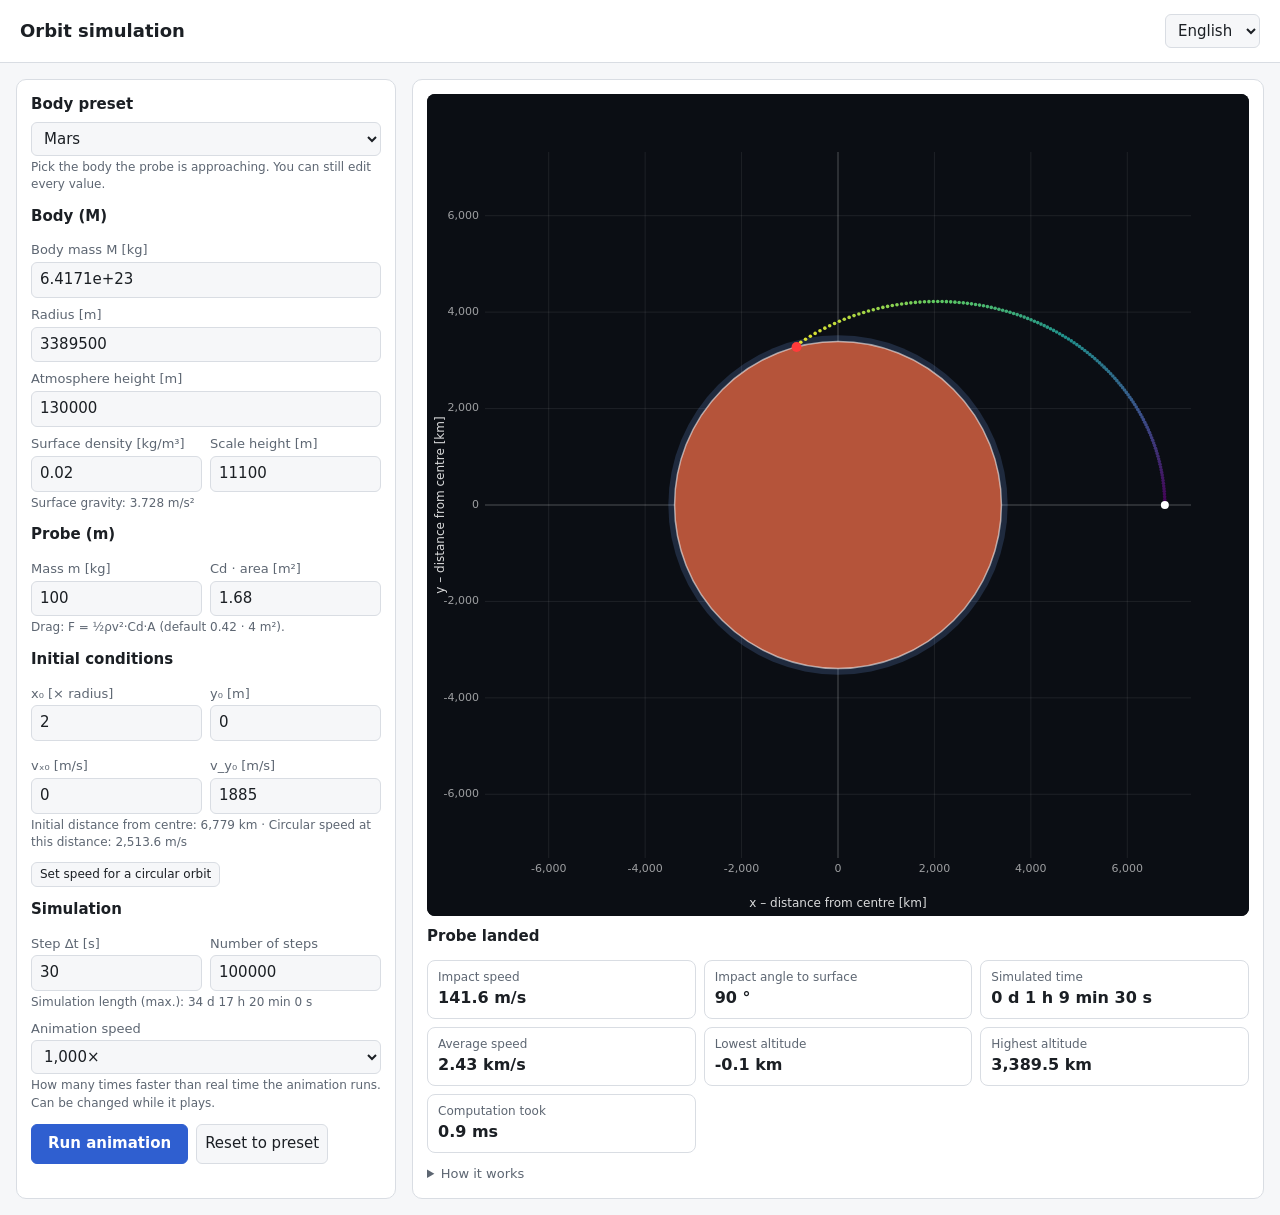
==== index.html @ b8c41e9a "Added .html + HTML/JS file vibecoded with Claude, using czech ipynb as a baseline. Cursory check sho" ====
<!doctype html>
<html lang="cs">
<head>
<meta charset="utf-8">
<meta name="viewport" content="width=device-width, initial-scale=1">
<title>Simulace oběžné dráhy / Orbit simulation</title>
<style>
  :root{--bg:#f6f7f9;--card:#fff;--fg:#1b1f24;--muted:#5d6672;--line:#d9dde3;--accent:#2f5fd0;--warn:#b3261e}
  @media (prefers-color-scheme:dark){:root{--bg:#14171b;--card:#1d2127;--fg:#e8eaed;--muted:#9aa3ae;--line:#323842;--accent:#7aa2ff;--warn:#ff8a80}}
  *{box-sizing:border-box}
  body{margin:0;font:15px/1.45 system-ui,-apple-system,Segoe UI,Roboto,sans-serif;background:var(--bg);color:var(--fg)}
  header{display:flex;justify-content:space-between;align-items:center;gap:12px;padding:14px 20px;border-bottom:1px solid var(--line);background:var(--card)}
  h1{font-size:18px;margin:0}
  main{display:grid;grid-template-columns:minmax(300px,380px) 1fr;gap:16px;padding:16px;max-width:1300px;margin:0 auto}
  @media (max-width:820px){main{grid-template-columns:1fr}}
  .card{background:var(--card);border:1px solid var(--line);border-radius:10px;padding:14px}
  fieldset{border:0;padding:0;margin:0 0 12px}
  legend{font-weight:600;margin-bottom:6px;padding:0}
  label{display:block;font-size:13px;color:var(--muted);margin:8px 0 2px}
  input,select,button{font:inherit;color:var(--fg);background:var(--bg);border:1px solid var(--line);border-radius:6px;padding:6px 8px;width:100%}
  .row{display:grid;grid-template-columns:1fr 1fr;gap:8px}
  button{cursor:pointer;width:auto}
  button.primary{background:var(--accent);color:#fff;border-color:var(--accent);font-weight:600;padding:8px 16px}
  button.small{padding:3px 8px;font-size:12px}
  .actions{display:flex;gap:8px;flex-wrap:wrap;margin-top:10px}
  .hint{font-size:12px;color:var(--muted);margin-top:3px}
  canvas{width:100%;aspect-ratio:1/1;display:block;border-radius:8px;background:#0b0e14}
  #result{margin-top:12px;display:grid;grid-template-columns:repeat(auto-fit,minmax(200px,1fr));gap:8px}
  .stat{border:1px solid var(--line);border-radius:8px;padding:8px 10px}
  .stat b{display:block;font-size:12px;font-weight:500;color:var(--muted)}
  .stat span{font-size:16px;font-weight:600}
  #msg{margin-top:10px;font-weight:600}
  #msg.err{color:var(--warn)}
  details{margin-top:12px;color:var(--muted);font-size:13px}
  summary{cursor:pointer}
  code{background:var(--bg);padding:1px 4px;border-radius:4px}
</style>
</head>
<body>
<header>
  <h1 data-i18n="title">Simulace oběžné dráhy</h1>
  <select id="lang" style="width:auto" aria-label="language">
    <option value="cs">Čeština</option><option value="en">English</option>
  </select>
</header>

<main>
<section class="card">
  <fieldset>
    <legend data-i18n="preset">Předvolba tělesa</legend>
    <select id="preset"></select>
    <div class="hint" data-i18n="presetHint">Vyber těleso, ke kterému sonda letí. Hodnoty můžeš dál libovolně upravit.</div>
  </fieldset>

  <fieldset>
    <legend data-i18n="body">Těleso (M)</legend>
    <label data-i18n="M">Hmotnost tělesa M [kg]</label><input id="M" type="number" step="any">
    <label data-i18n="R">Poloměr [m]</label><input id="R" type="number" step="any">
    <label data-i18n="atmTop">Výška atmosféry [m]</label><input id="atmTop" type="number" step="any">
    <div class="row">
      <div><label data-i18n="rho0">Hustota u povrchu [kg/m³]</label><input id="rho0" type="number" step="any"></div>
      <div><label data-i18n="H">Škálová výška [m]</label><input id="H" type="number" step="any"></div>
    </div>
    <div class="hint" id="gInfo"></div>
  </fieldset>

  <fieldset>
    <legend data-i18n="probe">Sonda (m)</legend>
    <div class="row">
      <div><label data-i18n="m">Hmotnost m [kg]</label><input id="m" type="number" step="any"></div>
      <div><label data-i18n="CdA">Cd · plocha [m²]</label><input id="CdA" type="number" step="any"></div>
    </div>
    <div class="hint" data-i18n="CdAHint">Odpor vzduchu: F = ½ρv²·Cd·A (výchozí 0,42 · 4 m²).</div>
  </fieldset>

  <fieldset>
    <legend data-i18n="init">Počáteční podmínky</legend>
    <div class="row">
      <div><label data-i18n="x0">x₀ [× poloměr]</label><input id="x0k" type="number" step="any"></div>
      <div><label data-i18n="y0">y₀ [m]</label><input id="y0" type="number" step="any"></div>
      <div><label data-i18n="vx0">vₓ₀ [m/s]</label><input id="vx0" type="number" step="any"></div>
      <div><label data-i18n="vy0">v_y₀ [m/s]</label><input id="vy0" type="number" step="any"></div>
    </div>
    <div class="hint" id="x0Info"></div>
    <div class="actions">
      <button class="small" id="circ" type="button" data-i18n="circ">Nastavit rychlost pro kruhovou dráhu</button>
    </div>
  </fieldset>

  <fieldset>
    <legend data-i18n="sim">Simulace</legend>
    <div class="row">
      <div><label data-i18n="dt">Krok Δt [s]</label><input id="dt" type="number" step="any"></div>
      <div><label data-i18n="steps">Počet kroků</label><input id="steps" type="number" step="1"></div>
    </div>
    <div class="hint" id="tInfo"></div>
    <label data-i18n="speed" for="speed">Rychlost animace</label>
    <select id="speed"></select>
    <div class="hint" data-i18n="speedHint">Kolikrát rychleji než ve skutečnosti animace běží. Dá se měnit i za chodu.</div>
  </fieldset>

  <div class="actions">
    <button class="primary" id="run" type="button" data-i18n="run">Spustit animaci</button>
    <button id="reset" type="button" data-i18n="reset">Obnovit předvolbu</button>
  </div>
</section>

<section class="card">
  <canvas id="plot" width="900" height="900"></canvas>
  <div id="msg"></div>
  <div id="result"></div>
  <details>
    <summary data-i18n="mathTitle">Jak to funguje</summary>
    <p data-i18n="math1">V každém kroku Δt se spočítá gravitační síla <code>F = −GMm/r² · r̂</code>, přičte se odpor atmosféry (proti směru rychlosti), z toho zrychlení <code>a = F/m</code>, pak nová rychlost <code>v += a·Δt</code> a nová poloha <code>x += v·Δt</code> (Eulerova metoda). Simulace končí, když sonda narazí na povrch.</p>
    <p data-i18n="math2">Hustota atmosféry klesá exponenciálně: <code>ρ(h) = ρ₀·e^(−h/H)</code> a nad zadanou výškou atmosféry je nulová.</p>
  </details>
</section>
</main>

<script>
"use strict";

/* ---------- constants & presets ---------- */
const G = 6.67430e-11;
const MAX_STEPS = 2000000;

// M [kg], R [m], atmTop [m], rho0 [kg/m3], H [m]; defaults: x0k, dt, steps
const PRESETS = {
  mars:    {color:"#b5543a", cs:"Mars",    en:"Mars",    M:6.4171e23, R:3389500,   atmTop:130000,  rho0:0.020,  H:11100, dt:30, steps:100000},
  moon:    {color:"#9a9a9a", cs:"Měsíc",   en:"Moon",    M:7.342e22,  R:1737400,   atmTop:0,       rho0:0,      H:1,     dt:30, steps:100000},
  earth:   {color:"#2e6fd0", cs:"Země",    en:"Earth",   M:5.972e24,  R:6371000,   atmTop:100000,  rho0:1.225,  H:8500,  dt:10, steps:200000},
  venus:   {color:"#d9b25f", cs:"Venuše",  en:"Venus",   M:4.8675e24, R:6051800,   atmTop:250000,  rho0:65,     H:15900, dt:10, steps:200000},
  mercury: {color:"#8c7f75", cs:"Merkur",  en:"Mercury", M:3.3011e23, R:2439700,   atmTop:0,       rho0:0,      H:1,     dt:30, steps:100000},
  jupiter: {color:"#c99b6b", cs:"Jupiter (hladina 1 bar)", en:"Jupiter (1 bar level)", M:1.8982e27, R:69911000, atmTop:1000000, rho0:0.16, H:27000, dt:30, steps:200000},
  sun:     {color:"#ffcc33", cs:"Slunce (fotosféra)", en:"Sun (photosphere)", M:1.9885e30, R:6.957e8, atmTop:5e7, rho0:2e-4, H:150000, dt:10, steps:300000},
  custom:  {color:"#880088", cs:"Vlastní hodnoty", en:"Custom values"}
};

/* ---------- i18n ---------- */
const T = {
  cs:{
    title:"Simulace oběžné dráhy", preset:"Předvolba tělesa",
    presetHint:"Vyber těleso, ke kterému sonda letí. Hodnoty můžeš dál libovolně upravit.",
    body:"Těleso (M)", M:"Hmotnost tělesa M [kg]", R:"Poloměr [m]", atmTop:"Výška atmosféry [m]",
    rho0:"Hustota u povrchu [kg/m³]", H:"Škálová výška [m]",
    probe:"Sonda (m)", m:"Hmotnost m [kg]", CdA:"Cd · plocha [m²]", CdAHint:"Odpor vzduchu: F = ½ρv²·Cd·A (výchozí 0,42 · 4 m²).",
    init:"Počáteční podmínky", x0:"x₀ [× poloměr]", y0:"y₀ [m]", vx0:"vₓ₀ [m/s]", vy0:"v_y₀ [m/s]",
    circ:"Nastavit rychlost pro kruhovou dráhu", sim:"Simulace", dt:"Krok Δt [s]", steps:"Počet kroků",
    run:"Spustit animaci", stop:"Zastavit animaci", speed:"Rychlost animace", speedHint:"Kolikrát rychleji než ve skutečnosti animace běží. Dá se měnit i za chodu.", realtime:"reálný čas", reset:"Obnovit předvolbu",
    mathTitle:"Jak to funguje",
    math1:"V každém kroku Δt se spočítá gravitační síla F = −GMm/r² · r̂, přičte se odpor atmosféry (proti směru rychlosti), z toho zrychlení a = F/m, pak nová rychlost v += a·Δt a nová poloha x += v·Δt (Eulerova metoda). Simulace končí, když sonda narazí na povrch.",
    math2:"Hustota atmosféry klesá exponenciálně: ρ(h) = ρ₀·e^(−h/H) a nad zadanou výškou atmosféry je nulová.",
    g:"Gravitační zrychlení na povrchu", x0m:"Počáteční vzdálenost od středu", vc:"Kruhová rychlost v této vzdálenosti",
    simTime:"Simulovaný čas", dur:"Doba simulace (max.)", landed:"Sonda přistála", noLanding:"Sonda během simulace nepřistála.",
    landSpeed:"Rychlost dopadu", landAngle:"Úhel dopadu vůči povrchu", avgSpeed:"Průměrná rychlost",
    perigee:"Nejnižší výška nad povrchem", apogee:"Nejvyšší výška nad povrchem", calc:"Výpočet trval",
    d:"d", h:"h", min:"min", s:"s", err:"Neplatná hodnota", errStart:"Sonda začíná uvnitř tělesa (x₀ musí být > 1 poloměr).",
    ms:"m/s", km:"km", deg:"°", xdist:"x – vzdálenost od středu", ydist:"y – vzdálenost od středu"
  },
  en:{
    title:"Orbit simulation", preset:"Body preset",
    presetHint:"Pick the body the probe is approaching. You can still edit every value.",
    body:"Body (M)", M:"Body mass M [kg]", R:"Radius [m]", atmTop:"Atmosphere height [m]",
    rho0:"Surface density [kg/m³]", H:"Scale height [m]",
    probe:"Probe (m)", m:"Mass m [kg]", CdA:"Cd · area [m²]", CdAHint:"Drag: F = ½ρv²·Cd·A (default 0.42 · 4 m²).",
    init:"Initial conditions", x0:"x₀ [× radius]", y0:"y₀ [m]", vx0:"vₓ₀ [m/s]", vy0:"v_y₀ [m/s]",
    circ:"Set speed for a circular orbit", sim:"Simulation", dt:"Step Δt [s]", steps:"Number of steps",
    run:"Run animation", stop:"Stop animation", speed:"Animation speed", speedHint:"How many times faster than real time the animation runs. Can be changed while it plays.", realtime:"real time", reset:"Reset to preset",
    mathTitle:"How it works",
    math1:"Each step Δt computes gravity F = −GMm/r² · r̂, adds atmospheric drag (opposite to velocity), gets a = F/m, then updates v += a·Δt and x += v·Δt (Euler method). The simulation stops when the probe hits the surface.",
    math2:"Atmospheric density falls off exponentially: ρ(h) = ρ₀·e^(−h/H) and is zero above the given atmosphere height.",
    g:"Surface gravity", x0m:"Initial distance from centre", vc:"Circular speed at this distance",
    simTime:"Simulated time", dur:"Simulation length (max.)", landed:"Probe landed", noLanding:"The probe did not land during the simulation.",
    landSpeed:"Impact speed", landAngle:"Impact angle to surface", avgSpeed:"Average speed",
    perigee:"Lowest altitude", apogee:"Highest altitude", calc:"Computation took",
    d:"d", h:"h", min:"min", s:"s", err:"Invalid value", errStart:"The probe starts inside the body (x₀ must be > 1 radius).",
    ms:"m/s", km:"km", deg:"°", xdist:"x – distance from centre", ydist:"y – distance from centre"
  }
};
let lang = (navigator.language || "cs").startsWith("cs") ? "cs" : "en";
const t = k => T[lang][k];

/* ---------- DOM ---------- */
const $ = id => document.getElementById(id);
const ids = ["M","R","atmTop","rho0","H","m","CdA","x0k","y0","vx0","vy0","dt","steps"];
const el = Object.fromEntries(ids.map(i => [i, $(i)]));
const presetSel = $("preset"), canvas = $("plot"), ctx = canvas.getContext("2d");

function fillPresetOptions(){
  const cur = presetSel.value || "mars";
  presetSel.innerHTML = "";
  for (const [k,p] of Object.entries(PRESETS)){
    const o = document.createElement("option"); o.value = k; o.textContent = p[lang]; presetSel.appendChild(o);
  }
  presetSel.value = cur;
}
function applyI18n(){
  document.documentElement.lang = lang;
  document.querySelectorAll("[data-i18n]").forEach(n => n.textContent = t(n.dataset.i18n));
  fillPresetOptions(); fillSpeedOptions(); updateInfo();
}
const SPEEDS = [1, 10, 100, 1000, 10000, 100000, 1000000];
function fillSpeedOptions(){
  const sel = $("speed"), cur = sel.value || "1000";
  sel.innerHTML = "";
  for (const v of SPEEDS){
    const o = document.createElement("option"); o.value = v;
    o.textContent = `${v.toLocaleString(lang)}×` + (v === 1 ? ` (${t("realtime")})` : "");
    sel.appendChild(o);
  }
  sel.value = cur;
}

/* ---------- helpers ---------- */
const fmt = (v, d=3) => Number.isFinite(v) ? (Math.abs(v) >= 1e6 || (Math.abs(v) < 1e-2 && v !== 0) ? v.toExponential(d) : (+v.toFixed(d)).toLocaleString(lang)) : "–";
function dhms(sec){
  const d = Math.floor(sec/86400), h = Math.floor(sec%86400/3600), mi = Math.floor(sec%3600/60), s = Math.floor(sec%60);
  return `${d} ${t("d")} ${h} ${t("h")} ${mi} ${t("min")} ${s} ${t("s")}`;
}
const num = id => parseFloat(el[id].value);

function loadPreset(key){
  const p = PRESETS[key]; if (!p || key === "custom") return;
  el.M.value = p.M; el.R.value = p.R; el.atmTop.value = p.atmTop; el.rho0.value = p.rho0; el.H.value = p.H;
  el.m.value = 100; el.CdA.value = (0.42*4).toFixed(2);
  el.x0k.value = 2; el.y0.value = 0; el.vx0.value = 0;
  const vc = Math.sqrt(G*p.M/(2*p.R));
  el.vy0.value = Math.round(0.75*vc);           // sub-circular -> probe lands
  el.dt.value = p.dt; el.steps.value = p.steps;
  updateInfo();
}

function updateInfo(){
  const M = num("M"), R = num("R"), k = num("x0k");
  if (M > 0 && R > 0) $("gInfo").textContent = `${t("g")}: ${fmt(G*M/(R*R),3)} m/s²`;
  if (M > 0 && R > 0 && k > 0){
    const r = k*R;
    $("x0Info").textContent = `${t("x0m")}: ${fmt(r/1000,1)} km · ${t("vc")}: ${fmt(Math.sqrt(G*M/r),1)} m/s`;
  }
  const dt = num("dt"), n = num("steps");
  if (dt > 0 && n > 0) $("tInfo").textContent = `${t("dur")}: ${dhms(dt*n)}`;
}

/* ---------- simulation ---------- */
function simulate(p){
  const {M, R, atmTop, rho0, H, m, CdA, dt, steps} = p;
  const GM = G*M;
  let x = p.x0, y = p.y0, vx = p.vx0, vy = p.vy0;
  const xs = new Float64Array(steps+1), ys = new Float64Array(steps+1);
  xs[0] = x; ys[0] = y;
  let n = 1, landed = false, sumV = Math.hypot(vx, vy);
  let rmin = Math.hypot(x,y), rmax = rmin, impact = null;

  for (let i = 0; i < steps; i++){
    const r2 = x*x + y*y, r = Math.sqrt(r2);
    // gravity (acceleration = GM/r^2 towards centre)
    let ax = -GM/r2 * (x/r), ay = -GM/r2 * (y/r);
    // atmospheric drag, opposing velocity
    const v = Math.hypot(vx, vy);
    const alt = r - R;
    if (v > 0 && rho0 > 0 && alt < atmTop){
      const rho = rho0*Math.exp(-Math.max(alt,0)/H);
      const aD = Math.min(0.5*rho*v*v*CdA/m, v/dt); // clamp: drag can slow, never reverse, the probe within one step
      ax -= aD*vx/v; ay -= aD*vy/v;
    }
    vx += ax*dt; vy += ay*dt;
    x += vx*dt;  y += vy*dt;
    xs[n] = x; ys[n] = y; n++;
    const r_new = Math.hypot(x,y);
    sumV += Math.hypot(vx,vy);
    if (r_new < rmin) rmin = r_new; if (r_new > rmax) rmax = r_new;
    if (r_new < R){
      landed = true;
      const vr = (x*vx + y*vy)/r_new;
      const vt = Math.abs(x*vy - y*vx)/r_new;
      impact = {speed: Math.hypot(vx,vy), angle: Math.atan2(-vr, vt)*180/Math.PI};
      break;
    }
  }
  return {xs, ys, n, landed, impact, avgV: sumV/n, rmin, rmax, time: (n-1)*dt};
}

/* ---------- plotting ---------- */
function viridis(f){
  const s = [[68,1,84],[59,82,139],[33,145,140],[94,201,98],[253,231,37]];
  const q = Math.min(Math.max(f,0),1)*(s.length-1), i = Math.min(Math.floor(q), s.length-2), u = q-i;
  return `rgb(${s[i].map((c,j)=>Math.round(c+(s[i+1][j]-c)*u)).join(",")})`;
}
function draw(res, p, upTo, head){
  if (upTo === undefined) upTo = res.n;
  const cssW = canvas.clientWidth || 600, dpr = window.devicePixelRatio || 1;
  canvas.width = canvas.height = Math.round(cssW*dpr);
  const W = canvas.width, pad = 58*dpr;
  ctx.setTransform(1,0,0,1,0,0);
  ctx.fillStyle = "#0b0e14"; ctx.fillRect(0,0,W,W);

  let lim = p.R*1.05;
  for (let i = 0; i < res.n; i++) lim = Math.max(lim, Math.abs(res.xs[i]), Math.abs(res.ys[i]));
  lim *= 1.08;
  const sc = (W/2 - pad)/lim, cx = W/2, cy = W/2;
  const X = x => cx + x*sc, Y = y => cy - y*sc;

  // axes: gridlines, tick labels and titles in distance units
  const unit = lim < 1e8 ? {n:"km", d:1e3} : lim < 1e11 ? {n:"Mm", d:1e6} : {n:"Gm", d:1e9};
  const raw = (2*lim/unit.d)/8, mag = Math.pow(10, Math.floor(Math.log10(raw))), q = raw/mag;
  const step = mag*(q < 1.5 ? 1 : q < 3.5 ? 2 : q < 7.5 ? 5 : 10);
  const kmax = Math.floor(lim/unit.d/step);
  const tick = v => (+(v).toPrecision(6)).toLocaleString(lang);
  ctx.lineWidth = 1; ctx.font = `${11*dpr}px system-ui,sans-serif`;
  for (let k = -kmax; k <= kmax; k++){
    const v = k*step, pos = v*unit.d*sc;
    ctx.strokeStyle = k === 0 ? "rgba(255,255,255,.28)" : "rgba(255,255,255,.08)";
    ctx.beginPath(); ctx.moveTo(cx+pos, pad); ctx.lineTo(cx+pos, W-pad); ctx.moveTo(pad, cy-pos); ctx.lineTo(W-pad, cy-pos); ctx.stroke();
    ctx.fillStyle = "rgba(255,255,255,.6)";
    ctx.textAlign = "center"; ctx.textBaseline = "top"; ctx.fillText(tick(v), cx+pos, W-pad+6*dpr);
    ctx.textAlign = "right"; ctx.textBaseline = "middle"; ctx.fillText(tick(v), pad-6*dpr, cy-pos);
  }
  ctx.fillStyle = "rgba(255,255,255,.85)"; ctx.font = `${12*dpr}px system-ui,sans-serif`;
  ctx.textAlign = "center"; ctx.textBaseline = "bottom"; ctx.fillText(`${t("xdist")} [${unit.n}]`, cx, W-6*dpr);
  ctx.save(); ctx.translate(14*dpr, cy); ctx.rotate(-Math.PI/2); ctx.textBaseline = "middle"; ctx.fillText(`${t("ydist")} [${unit.n}]`, 0, 0); ctx.restore();
  ctx.textBaseline = "alphabetic";

  // atmosphere + body
  if (p.atmTop > 0 && p.rho0 > 0){
    ctx.beginPath(); ctx.arc(cx,cy,(p.R+p.atmTop)*sc,0,2*Math.PI);
    ctx.fillStyle = "rgba(120,170,255,.18)"; ctx.fill();
  }
  ctx.beginPath(); ctx.arc(cx,cy,p.R*sc,0,2*Math.PI);
  ctx.fillStyle = p.color; ctx.fill(); ctx.strokeStyle = "rgba(255,255,255,.55)"; ctx.lineWidth = 1.5*dpr; ctx.stroke();

  // trajectory (downsampled), colour = time
  const stride = Math.max(1, Math.floor(res.n/8000));
  for (let i = 0; i < upTo; i += stride){
    ctx.fillStyle = viridis(i/(res.n-1 || 1));
    ctx.beginPath(); ctx.arc(X(res.xs[i]), Y(res.ys[i]), 1.8*dpr, 0, 2*Math.PI); ctx.fill();
  }
  // start & end markers
  ctx.fillStyle = "#fff"; ctx.beginPath(); ctx.arc(X(res.xs[0]),Y(res.ys[0]),4*dpr,0,2*Math.PI); ctx.fill();
  if (upTo >= res.n){
    if (res.landed){
      ctx.fillStyle = "#ff3b3b"; ctx.beginPath(); ctx.arc(X(res.xs[res.n-1]),Y(res.ys[res.n-1]),5*dpr,0,2*Math.PI); ctx.fill();
    }
  } else if (upTo > 0){            // probe "head" while animating
    ctx.fillStyle = "#ffffff"; ctx.strokeStyle = "#ff3b3b"; ctx.lineWidth = 2*dpr;
    const hx = head ? head.x : res.xs[upTo-1], hy = head ? head.y : res.ys[upTo-1];
    ctx.beginPath(); ctx.arc(X(hx),Y(hy),5*dpr,0,2*Math.PI); ctx.fill(); ctx.stroke();
  }
}

/* ---------- run ---------- */
let lastRun = null, anim = null;
function stat(label, value){ return `<div class="stat"><b>${label}</b><span>${value}</span></div>`; }

// Validate inputs, run the simulation. Returns {res,p,ms} or null.
function compute(){
  const msg = $("msg"); msg.className = ""; msg.textContent = "";
  const p = {M:num("M"), R:num("R"), atmTop:num("atmTop"), rho0:num("rho0"), H:num("H"), m:num("m"), CdA:num("CdA"),
             dt:num("dt"), steps:Math.floor(num("steps")), y0:num("y0"), vx0:num("vx0"), vy0:num("vy0"),
             color:(PRESETS[presetSel.value]||PRESETS.custom).color};
  p.x0 = num("x0k")*p.R;
  const bad = [["M",p.M>0],["R",p.R>0],["atmTop",p.atmTop>=0],["rho0",p.rho0>=0],["H",p.H>0],["m",p.m>0],["CdA",p.CdA>=0],
               ["dt",p.dt>0],["steps",p.steps>0],["x0k",p.x0>0],["y0",Number.isFinite(p.y0)],["vx0",Number.isFinite(p.vx0)],["vy0",Number.isFinite(p.vy0)]]
              .filter(([,ok]) => !ok).map(([k]) => k);
  ids.forEach(i => el[i].style.outline = bad.includes(i) ? "2px solid var(--warn)" : "");
  if (bad.length){ msg.className = "err"; msg.textContent = t("err"); return null; }
  if (Math.hypot(p.x0, p.y0) <= p.R){ msg.className = "err"; msg.textContent = t("errStart"); return null; }
  p.steps = Math.min(p.steps, MAX_STEPS);
  const t0 = performance.now();
  const res = simulate(p);
  return {res, p, ms: performance.now() - t0};
}

function showStats(r){
  const {res, p, ms} = r;
  $("msg").className = "";
  $("msg").textContent = res.landed ? t("landed") : t("noLanding");
  let html = "";
  if (res.landed){
    html += stat(t("landSpeed"), `${fmt(res.impact.speed,1)} ${t("ms")}`);
    html += stat(t("landAngle"), `${fmt(res.impact.angle,1)} ${t("deg")}`);
  }
  html += stat(t("simTime"), dhms(res.time));
  html += stat(t("avgSpeed"), `${fmt(res.avgV/1000,2)} km/s`);
  html += stat(t("perigee"), `${fmt((res.rmin-p.R)/1000,1)} ${t("km")}`);
  html += stat(t("apogee"), `${fmt((res.rmax-p.R)/1000,1)} ${t("km")}`);
  html += stat(t("calc"), `${fmt(ms,1)} ms`);
  $("result").innerHTML = html;
}

function setRunButton(playing){
  const b = $("run"); b.dataset.i18n = playing ? "stop" : "run"; b.textContent = t(b.dataset.i18n);
}
function stopAnim(){
  if (anim){ cancelAnimationFrame(anim.raf); anim = null; }
  setRunButton(false);
}

// Static replot: recompute and draw the complete trajectory (used whenever a value changes)
function update(){
  stopAnim();
  const r = compute();
  if (!r) return;
  lastRun = r;
  draw(r.res, r.p);
  showStats(r);
}

// Animation: "Run" button
function play(){
  if (anim){ stopAnim(); if (lastRun){ draw(lastRun.res, lastRun.p); showStats(lastRun); } return; }
  const r = compute();
  if (!r) return;
  lastRun = r;
  $("result").innerHTML = "";
  const {res, p} = r, total = (res.n-1)*p.dt;
  let simT = 0, last = performance.now();
  anim = {raf: 0};
  setRunButton(true);
  const frame = now => {
    const speed = +$("speed").value || 1;            // simulated seconds per real second
    simT += Math.min(now - last, 100)/1000*speed;    // cap: tab was in background
    last = now;
    if (simT >= total){
      anim = null; setRunButton(false); draw(res, p); showStats(r); return;
    }
    const fi = simT/p.dt, i0 = Math.floor(fi), u = fi - i0;
    const head = {x: res.xs[i0] + u*(res.xs[i0+1]-res.xs[i0]), y: res.ys[i0] + u*(res.ys[i0+1]-res.ys[i0])};
    draw(res, p, i0+1, head);
    $("msg").textContent = `${t("simTime")}: ${dhms(simT)}`;
    anim.raf = requestAnimationFrame(frame);
  };
  anim.raf = requestAnimationFrame(frame);
}

/* ---------- wiring ---------- */
let debounce = 0;
const scheduleUpdate = () => { clearTimeout(debounce); debounce = setTimeout(update, 150); };

$("run").onclick = play;
$("reset").onclick = () => { if (presetSel.value !== "custom") loadPreset(presetSel.value); update(); };
presetSel.onchange = () => { loadPreset(presetSel.value); update(); };
$("lang").onchange = e => { lang = e.target.value; applyI18n(); setRunButton(!!anim); if (!anim && lastRun) update(); };
$("circ").onclick = () => {
  const M = num("M"), R = num("R"), k = num("x0k");
  if (M > 0 && R > 0 && k > 0){ el.vx0.value = 0; el.vy0.value = Math.sqrt(G*M/(k*R)).toFixed(1); updateInfo(); update(); }
};
ids.forEach(i => el[i].addEventListener("input", () => {
  if (["M","R","atmTop","rho0","H"].includes(i)) presetSel.value = "custom";
  updateInfo();
  scheduleUpdate();                       // any value change -> static replot
}));
document.querySelectorAll("input").forEach(i => i.addEventListener("keydown", e => { if (e.key === "Enter") update(); }));
window.addEventListener("resize", () => { if (!anim && lastRun) draw(lastRun.res, lastRun.p); });

$("lang").value = lang;
presetSel.value = "mars";
loadPreset("mars");
applyI18n();
update();
</script>
</body>
</html>
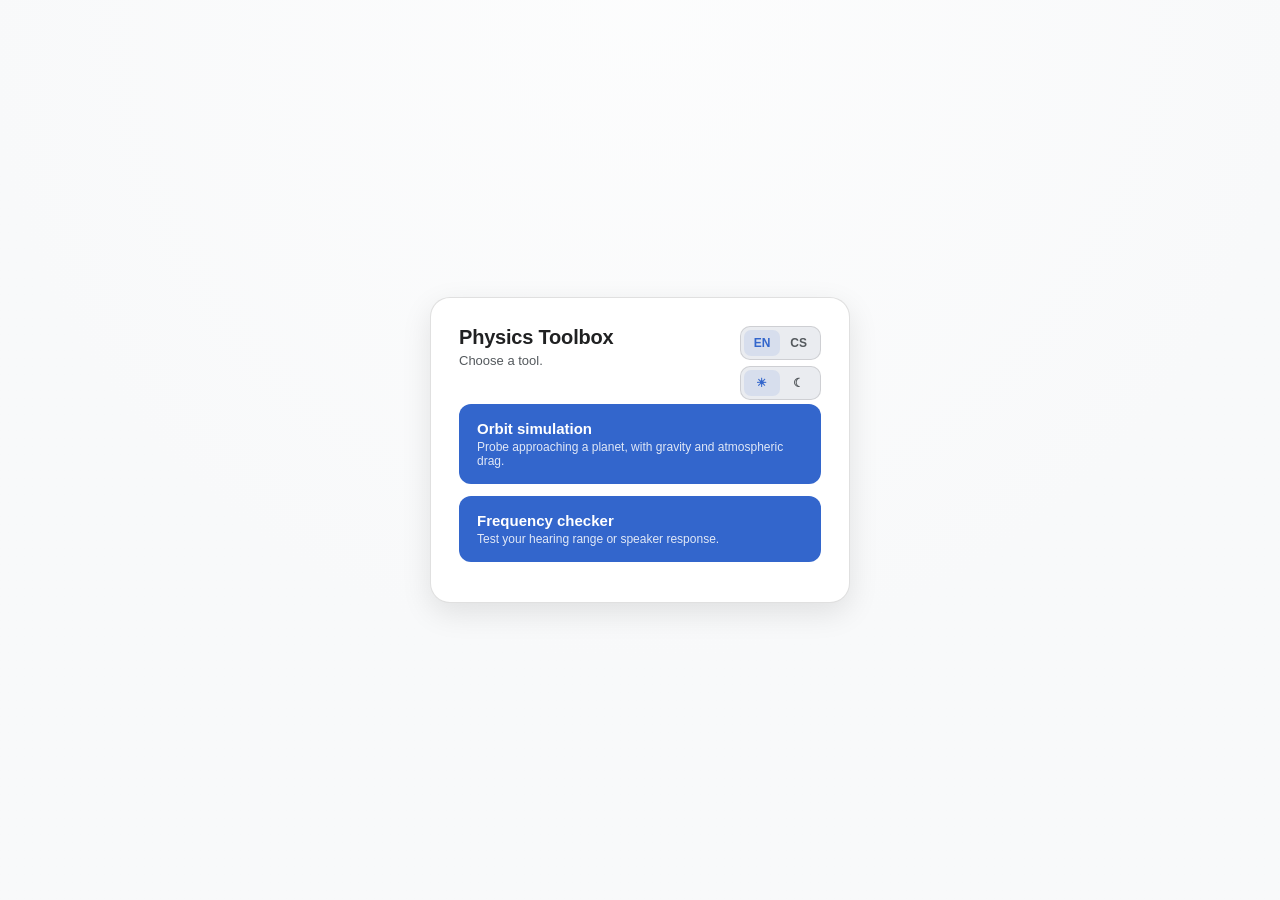
==== commit 575a477c: "Merged two simulations into a single page" ====
--- a/index.html
+++ b/index.html
@@ -1,462 +1,55 @@
-<!doctype html>
-<html lang="cs">
+<!DOCTYPE html>
+<html lang="en">
 <head>
-<meta charset="utf-8">
-<meta name="viewport" content="width=device-width, initial-scale=1">
-<title>Simulace oběžné dráhy / Orbit simulation</title>
-<style>
-  :root{--bg:#f6f7f9;--card:#fff;--fg:#1b1f24;--muted:#5d6672;--line:#d9dde3;--accent:#2f5fd0;--warn:#b3261e}
-  @media (prefers-color-scheme:dark){:root{--bg:#14171b;--card:#1d2127;--fg:#e8eaed;--muted:#9aa3ae;--line:#323842;--accent:#7aa2ff;--warn:#ff8a80}}
-  *{box-sizing:border-box}
-  body{margin:0;font:15px/1.45 system-ui,-apple-system,Segoe UI,Roboto,sans-serif;background:var(--bg);color:var(--fg)}
-  header{display:flex;justify-content:space-between;align-items:center;gap:12px;padding:14px 20px;border-bottom:1px solid var(--line);background:var(--card)}
-  h1{font-size:18px;margin:0}
-  main{display:grid;grid-template-columns:minmax(300px,380px) 1fr;gap:16px;padding:16px;max-width:1300px;margin:0 auto}
-  @media (max-width:820px){main{grid-template-columns:1fr}}
-  .card{background:var(--card);border:1px solid var(--line);border-radius:10px;padding:14px}
-  fieldset{border:0;padding:0;margin:0 0 12px}
-  legend{font-weight:600;margin-bottom:6px;padding:0}
-  label{display:block;font-size:13px;color:var(--muted);margin:8px 0 2px}
-  input,select,button{font:inherit;color:var(--fg);background:var(--bg);border:1px solid var(--line);border-radius:6px;padding:6px 8px;width:100%}
-  .row{display:grid;grid-template-columns:1fr 1fr;gap:8px}
-  button{cursor:pointer;width:auto}
-  button.primary{background:var(--accent);color:#fff;border-color:var(--accent);font-weight:600;padding:8px 16px}
-  button.small{padding:3px 8px;font-size:12px}
-  .actions{display:flex;gap:8px;flex-wrap:wrap;margin-top:10px}
-  .hint{font-size:12px;color:var(--muted);margin-top:3px}
-  canvas{width:100%;aspect-ratio:1/1;display:block;border-radius:8px;background:#0b0e14}
-  #result{margin-top:12px;display:grid;grid-template-columns:repeat(auto-fit,minmax(200px,1fr));gap:8px}
-  .stat{border:1px solid var(--line);border-radius:8px;padding:8px 10px}
-  .stat b{display:block;font-size:12px;font-weight:500;color:var(--muted)}
-  .stat span{font-size:16px;font-weight:600}
-  #msg{margin-top:10px;font-weight:600}
-  #msg.err{color:var(--warn)}
-  details{margin-top:12px;color:var(--muted);font-size:13px}
-  summary{cursor:pointer}
-  code{background:var(--bg);padding:1px 4px;border-radius:4px}
-</style>
+<meta charset="UTF-8">
+<meta name="viewport" content="width=device-width, initial-scale=1.0">
+<title>Physics Toolbox</title>
+<link rel="stylesheet" href="style.css">
+<script src="common.js"></script>
 </head>
 <body>
-<header>
-  <h1 data-i18n="title">Simulace oběžné dráhy</h1>
-  <select id="lang" style="width:auto" aria-label="language">
-    <option value="cs">Čeština</option><option value="en">English</option>
-  </select>
-</header>
+<div class="page">
+  <div class="card">
+    <div class="top-row">
+      <div>
+        <h1 data-i18n="title">Physics Toolbox</h1>
+        <div class="sub" data-i18n="subtitle">Choose a tool.</div>
+      </div>
+      <div id="switches"></div>
+    </div>
 
-<main>
-<section class="card">
-  <fieldset>
-    <legend data-i18n="preset">Předvolba tělesa</legend>
-    <select id="preset"></select>
-    <div class="hint" data-i18n="presetHint">Vyber těleso, ke kterému sonda letí. Hodnoty můžeš dál libovolně upravit.</div>
-  </fieldset>
-
-  <fieldset>
-    <legend data-i18n="body">Těleso (M)</legend>
-    <label data-i18n="M">Hmotnost tělesa M [kg]</label><input id="M" type="number" step="any">
-    <label data-i18n="R">Poloměr [m]</label><input id="R" type="number" step="any">
-    <label data-i18n="atmTop">Výška atmosféry [m]</label><input id="atmTop" type="number" step="any">
-    <div class="row">
-      <div><label data-i18n="rho0">Hustota u povrchu [kg/m³]</label><input id="rho0" type="number" step="any"></div>
-      <div><label data-i18n="H">Škálová výška [m]</label><input id="H" type="number" step="any"></div>
-    </div>
-    <div class="hint" id="gInfo"></div>
-  </fieldset>
-
-  <fieldset>
-    <legend data-i18n="probe">Sonda (m)</legend>
-    <div class="row">
-      <div><label data-i18n="m">Hmotnost m [kg]</label><input id="m" type="number" step="any"></div>
-      <div><label data-i18n="CdA">Cd · plocha [m²]</label><input id="CdA" type="number" step="any"></div>
-    </div>
-    <div class="hint" data-i18n="CdAHint">Odpor vzduchu: F = ½ρv²·Cd·A (výchozí 0,42 · 4 m²).</div>
-  </fieldset>
-
-  <fieldset>
-    <legend data-i18n="init">Počáteční podmínky</legend>
-    <div class="row">
-      <div><label data-i18n="x0">x₀ [× poloměr]</label><input id="x0k" type="number" step="any"></div>
-      <div><label data-i18n="y0">y₀ [m]</label><input id="y0" type="number" step="any"></div>
-      <div><label data-i18n="vx0">vₓ₀ [m/s]</label><input id="vx0" type="number" step="any"></div>
-      <div><label data-i18n="vy0">v_y₀ [m/s]</label><input id="vy0" type="number" step="any"></div>
-    </div>
-    <div class="hint" id="x0Info"></div>
-    <div class="actions">
-      <button class="small" id="circ" type="button" data-i18n="circ">Nastavit rychlost pro kruhovou dráhu</button>
-    </div>
-  </fieldset>
-
-  <fieldset>
-    <legend data-i18n="sim">Simulace</legend>
-    <div class="row">
-      <div><label data-i18n="dt">Krok Δt [s]</label><input id="dt" type="number" step="any"></div>
-      <div><label data-i18n="steps">Počet kroků</label><input id="steps" type="number" step="1"></div>
-    </div>
-    <div class="hint" id="tInfo"></div>
-    <label data-i18n="speed" for="speed">Rychlost animace</label>
-    <select id="speed"></select>
-    <div class="hint" data-i18n="speedHint">Kolikrát rychleji než ve skutečnosti animace běží. Dá se měnit i za chodu.</div>
-  </fieldset>
-
-  <div class="actions">
-    <button class="primary" id="run" type="button" data-i18n="run">Spustit animaci</button>
-    <button id="reset" type="button" data-i18n="reset">Obnovit předvolbu</button>
+    <a class="menu-link" data-nav href="orbit_simulation.html">
+      <span data-i18n="orbit">Orbit simulation</span>
+      <small data-i18n="orbitDesc">Probe approaching a planet, with gravity and atmospheric drag.</small>
+    </a>
+    <a class="menu-link" data-nav href="frequency_checker.html">
+      <span data-i18n="freq">Frequency checker</span>
+      <small data-i18n="freqDesc">Test your hearing range or speaker response.</small>
+    </a>
   </div>
-</section>
-
-<section class="card">
-  <canvas id="plot" width="900" height="900"></canvas>
-  <div id="msg"></div>
-  <div id="result"></div>
-  <details>
-    <summary data-i18n="mathTitle">Jak to funguje</summary>
-    <p data-i18n="math1">V každém kroku Δt se spočítá gravitační síla <code>F = −GMm/r² · r̂</code>, přičte se odpor atmosféry (proti směru rychlosti), z toho zrychlení <code>a = F/m</code>, pak nová rychlost <code>v += a·Δt</code> a nová poloha <code>x += v·Δt</code> (Eulerova metoda). Simulace končí, když sonda narazí na povrch.</p>
-    <p data-i18n="math2">Hustota atmosféry klesá exponenciálně: <code>ρ(h) = ρ₀·e^(−h/H)</code> a nad zadanou výškou atmosféry je nulová.</p>
-  </details>
-</section>
-</main>
+</div>
 
 <script>
-"use strict";
-
-/* ---------- constants & presets ---------- */
-const G = 6.67430e-11;
-const MAX_STEPS = 2000000;
-
-// M [kg], R [m], atmTop [m], rho0 [kg/m3], H [m]; defaults: x0k, dt, steps
-const PRESETS = {
-  mars:    {color:"#b5543a", cs:"Mars",    en:"Mars",    M:6.4171e23, R:3389500,   atmTop:130000,  rho0:0.020,  H:11100, dt:30, steps:100000},
-  moon:    {color:"#9a9a9a", cs:"Měsíc",   en:"Moon",    M:7.342e22,  R:1737400,   atmTop:0,       rho0:0,      H:1,     dt:30, steps:100000},
-  earth:   {color:"#2e6fd0", cs:"Země",    en:"Earth",   M:5.972e24,  R:6371000,   atmTop:100000,  rho0:1.225,  H:8500,  dt:10, steps:200000},
-  venus:   {color:"#d9b25f", cs:"Venuše",  en:"Venus",   M:4.8675e24, R:6051800,   atmTop:250000,  rho0:65,     H:15900, dt:10, steps:200000},
-  mercury: {color:"#8c7f75", cs:"Merkur",  en:"Mercury", M:3.3011e23, R:2439700,   atmTop:0,       rho0:0,      H:1,     dt:30, steps:100000},
-  jupiter: {color:"#c99b6b", cs:"Jupiter (hladina 1 bar)", en:"Jupiter (1 bar level)", M:1.8982e27, R:69911000, atmTop:1000000, rho0:0.16, H:27000, dt:30, steps:200000},
-  sun:     {color:"#ffcc33", cs:"Slunce (fotosféra)", en:"Sun (photosphere)", M:1.9885e30, R:6.957e8, atmTop:5e7, rho0:2e-4, H:150000, dt:10, steps:300000},
-  custom:  {color:"#880088", cs:"Vlastní hodnoty", en:"Custom values"}
-};
-
-/* ---------- i18n ---------- */
-const T = {
-  cs:{
-    title:"Simulace oběžné dráhy", preset:"Předvolba tělesa",
-    presetHint:"Vyber těleso, ke kterému sonda letí. Hodnoty můžeš dál libovolně upravit.",
-    body:"Těleso (M)", M:"Hmotnost tělesa M [kg]", R:"Poloměr [m]", atmTop:"Výška atmosféry [m]",
-    rho0:"Hustota u povrchu [kg/m³]", H:"Škálová výška [m]",
-    probe:"Sonda (m)", m:"Hmotnost m [kg]", CdA:"Cd · plocha [m²]", CdAHint:"Odpor vzduchu: F = ½ρv²·Cd·A (výchozí 0,42 · 4 m²).",
-    init:"Počáteční podmínky", x0:"x₀ [× poloměr]", y0:"y₀ [m]", vx0:"vₓ₀ [m/s]", vy0:"v_y₀ [m/s]",
-    circ:"Nastavit rychlost pro kruhovou dráhu", sim:"Simulace", dt:"Krok Δt [s]", steps:"Počet kroků",
-    run:"Spustit animaci", stop:"Zastavit animaci", speed:"Rychlost animace", speedHint:"Kolikrát rychleji než ve skutečnosti animace běží. Dá se měnit i za chodu.", realtime:"reálný čas", reset:"Obnovit předvolbu",
-    mathTitle:"Jak to funguje",
-    math1:"V každém kroku Δt se spočítá gravitační síla F = −GMm/r² · r̂, přičte se odpor atmosféry (proti směru rychlosti), z toho zrychlení a = F/m, pak nová rychlost v += a·Δt a nová poloha x += v·Δt (Eulerova metoda). Simulace končí, když sonda narazí na povrch.",
-    math2:"Hustota atmosféry klesá exponenciálně: ρ(h) = ρ₀·e^(−h/H) a nad zadanou výškou atmosféry je nulová.",
-    g:"Gravitační zrychlení na povrchu", x0m:"Počáteční vzdálenost od středu", vc:"Kruhová rychlost v této vzdálenosti",
-    simTime:"Simulovaný čas", dur:"Doba simulace (max.)", landed:"Sonda přistála", noLanding:"Sonda během simulace nepřistála.",
-    landSpeed:"Rychlost dopadu", landAngle:"Úhel dopadu vůči povrchu", avgSpeed:"Průměrná rychlost",
-    perigee:"Nejnižší výška nad povrchem", apogee:"Nejvyšší výška nad povrchem", calc:"Výpočet trval",
-    d:"d", h:"h", min:"min", s:"s", err:"Neplatná hodnota", errStart:"Sonda začíná uvnitř tělesa (x₀ musí být > 1 poloměr).",
-    ms:"m/s", km:"km", deg:"°", xdist:"x – vzdálenost od středu", ydist:"y – vzdálenost od středu"
+App.init({
+  en: {
+    docTitle: "Physics Toolbox",
+    title: "Physics Toolbox",
+    subtitle: "Choose a tool.",
+    orbit: "Orbit simulation",
+    orbitDesc: "Probe approaching a planet, with gravity and atmospheric drag.",
+    freq: "Frequency checker",
+    freqDesc: "Test your hearing range or speaker response."
   },
-  en:{
-    title:"Orbit simulation", preset:"Body preset",
-    presetHint:"Pick the body the probe is approaching. You can still edit every value.",
-    body:"Body (M)", M:"Body mass M [kg]", R:"Radius [m]", atmTop:"Atmosphere height [m]",
-    rho0:"Surface density [kg/m³]", H:"Scale height [m]",
-    probe:"Probe (m)", m:"Mass m [kg]", CdA:"Cd · area [m²]", CdAHint:"Drag: F = ½ρv²·Cd·A (default 0.42 · 4 m²).",
-    init:"Initial conditions", x0:"x₀ [× radius]", y0:"y₀ [m]", vx0:"vₓ₀ [m/s]", vy0:"v_y₀ [m/s]",
-    circ:"Set speed for a circular orbit", sim:"Simulation", dt:"Step Δt [s]", steps:"Number of steps",
-    run:"Run animation", stop:"Stop animation", speed:"Animation speed", speedHint:"How many times faster than real time the animation runs. Can be changed while it plays.", realtime:"real time", reset:"Reset to preset",
-    mathTitle:"How it works",
-    math1:"Each step Δt computes gravity F = −GMm/r² · r̂, adds atmospheric drag (opposite to velocity), gets a = F/m, then updates v += a·Δt and x += v·Δt (Euler method). The simulation stops when the probe hits the surface.",
-    math2:"Atmospheric density falls off exponentially: ρ(h) = ρ₀·e^(−h/H) and is zero above the given atmosphere height.",
-    g:"Surface gravity", x0m:"Initial distance from centre", vc:"Circular speed at this distance",
-    simTime:"Simulated time", dur:"Simulation length (max.)", landed:"Probe landed", noLanding:"The probe did not land during the simulation.",
-    landSpeed:"Impact speed", landAngle:"Impact angle to surface", avgSpeed:"Average speed",
-    perigee:"Lowest altitude", apogee:"Highest altitude", calc:"Computation took",
-    d:"d", h:"h", min:"min", s:"s", err:"Invalid value", errStart:"The probe starts inside the body (x₀ must be > 1 radius).",
-    ms:"m/s", km:"km", deg:"°", xdist:"x – distance from centre", ydist:"y – distance from centre"
+  cs: {
+    docTitle: "Fyzikální nástroje",
+    title: "Fyzikální nástroje",
+    subtitle: "Vyberte nástroj.",
+    orbit: "Simulace oběžné dráhy",
+    orbitDesc: "Sonda přilétající k planetě s gravitací a odporem atmosféry.",
+    freq: "Kontrola frekvence",
+    freqDesc: "Otestujte rozsah sluchu nebo reprodukci reproduktorů."
   }
-};
-let lang = (navigator.language || "cs").startsWith("cs") ? "cs" : "en";
-const t = k => T[lang][k];
-
-/* ---------- DOM ---------- */
-const $ = id => document.getElementById(id);
-const ids = ["M","R","atmTop","rho0","H","m","CdA","x0k","y0","vx0","vy0","dt","steps"];
-const el = Object.fromEntries(ids.map(i => [i, $(i)]));
-const presetSel = $("preset"), canvas = $("plot"), ctx = canvas.getContext("2d");
-
-function fillPresetOptions(){
-  const cur = presetSel.value || "mars";
-  presetSel.innerHTML = "";
-  for (const [k,p] of Object.entries(PRESETS)){
-    const o = document.createElement("option"); o.value = k; o.textContent = p[lang]; presetSel.appendChild(o);
-  }
-  presetSel.value = cur;
-}
-function applyI18n(){
-  document.documentElement.lang = lang;
-  document.querySelectorAll("[data-i18n]").forEach(n => n.textContent = t(n.dataset.i18n));
-  fillPresetOptions(); fillSpeedOptions(); updateInfo();
-}
-const SPEEDS = [1, 10, 100, 1000, 10000, 100000, 1000000];
-function fillSpeedOptions(){
-  const sel = $("speed"), cur = sel.value || "1000";
-  sel.innerHTML = "";
-  for (const v of SPEEDS){
-    const o = document.createElement("option"); o.value = v;
-    o.textContent = `${v.toLocaleString(lang)}×` + (v === 1 ? ` (${t("realtime")})` : "");
-    sel.appendChild(o);
-  }
-  sel.value = cur;
-}
-
-/* ---------- helpers ---------- */
-const fmt = (v, d=3) => Number.isFinite(v) ? (Math.abs(v) >= 1e6 || (Math.abs(v) < 1e-2 && v !== 0) ? v.toExponential(d) : (+v.toFixed(d)).toLocaleString(lang)) : "–";
-function dhms(sec){
-  const d = Math.floor(sec/86400), h = Math.floor(sec%86400/3600), mi = Math.floor(sec%3600/60), s = Math.floor(sec%60);
-  return `${d} ${t("d")} ${h} ${t("h")} ${mi} ${t("min")} ${s} ${t("s")}`;
-}
-const num = id => parseFloat(el[id].value);
-
-function loadPreset(key){
-  const p = PRESETS[key]; if (!p || key === "custom") return;
-  el.M.value = p.M; el.R.value = p.R; el.atmTop.value = p.atmTop; el.rho0.value = p.rho0; el.H.value = p.H;
-  el.m.value = 100; el.CdA.value = (0.42*4).toFixed(2);
-  el.x0k.value = 2; el.y0.value = 0; el.vx0.value = 0;
-  const vc = Math.sqrt(G*p.M/(2*p.R));
-  el.vy0.value = Math.round(0.75*vc);           // sub-circular -> probe lands
-  el.dt.value = p.dt; el.steps.value = p.steps;
-  updateInfo();
-}
-
-function updateInfo(){
-  const M = num("M"), R = num("R"), k = num("x0k");
-  if (M > 0 && R > 0) $("gInfo").textContent = `${t("g")}: ${fmt(G*M/(R*R),3)} m/s²`;
-  if (M > 0 && R > 0 && k > 0){
-    const r = k*R;
-    $("x0Info").textContent = `${t("x0m")}: ${fmt(r/1000,1)} km · ${t("vc")}: ${fmt(Math.sqrt(G*M/r),1)} m/s`;
-  }
-  const dt = num("dt"), n = num("steps");
-  if (dt > 0 && n > 0) $("tInfo").textContent = `${t("dur")}: ${dhms(dt*n)}`;
-}
-
-/* ---------- simulation ---------- */
-function simulate(p){
-  const {M, R, atmTop, rho0, H, m, CdA, dt, steps} = p;
-  const GM = G*M;
-  let x = p.x0, y = p.y0, vx = p.vx0, vy = p.vy0;
-  const xs = new Float64Array(steps+1), ys = new Float64Array(steps+1);
-  xs[0] = x; ys[0] = y;
-  let n = 1, landed = false, sumV = Math.hypot(vx, vy);
-  let rmin = Math.hypot(x,y), rmax = rmin, impact = null;
-
-  for (let i = 0; i < steps; i++){
-    const r2 = x*x + y*y, r = Math.sqrt(r2);
-    // gravity (acceleration = GM/r^2 towards centre)
-    let ax = -GM/r2 * (x/r), ay = -GM/r2 * (y/r);
-    // atmospheric drag, opposing velocity
-    const v = Math.hypot(vx, vy);
-    const alt = r - R;
-    if (v > 0 && rho0 > 0 && alt < atmTop){
-      const rho = rho0*Math.exp(-Math.max(alt,0)/H);
-      const aD = Math.min(0.5*rho*v*v*CdA/m, v/dt); // clamp: drag can slow, never reverse, the probe within one step
-      ax -= aD*vx/v; ay -= aD*vy/v;
-    }
-    vx += ax*dt; vy += ay*dt;
-    x += vx*dt;  y += vy*dt;
-    xs[n] = x; ys[n] = y; n++;
-    const r_new = Math.hypot(x,y);
-    sumV += Math.hypot(vx,vy);
-    if (r_new < rmin) rmin = r_new; if (r_new > rmax) rmax = r_new;
-    if (r_new < R){
-      landed = true;
-      const vr = (x*vx + y*vy)/r_new;
-      const vt = Math.abs(x*vy - y*vx)/r_new;
-      impact = {speed: Math.hypot(vx,vy), angle: Math.atan2(-vr, vt)*180/Math.PI};
-      break;
-    }
-  }
-  return {xs, ys, n, landed, impact, avgV: sumV/n, rmin, rmax, time: (n-1)*dt};
-}
-
-/* ---------- plotting ---------- */
-function viridis(f){
-  const s = [[68,1,84],[59,82,139],[33,145,140],[94,201,98],[253,231,37]];
-  const q = Math.min(Math.max(f,0),1)*(s.length-1), i = Math.min(Math.floor(q), s.length-2), u = q-i;
-  return `rgb(${s[i].map((c,j)=>Math.round(c+(s[i+1][j]-c)*u)).join(",")})`;
-}
-function draw(res, p, upTo, head){
-  if (upTo === undefined) upTo = res.n;
-  const cssW = canvas.clientWidth || 600, dpr = window.devicePixelRatio || 1;
-  canvas.width = canvas.height = Math.round(cssW*dpr);
-  const W = canvas.width, pad = 58*dpr;
-  ctx.setTransform(1,0,0,1,0,0);
-  ctx.fillStyle = "#0b0e14"; ctx.fillRect(0,0,W,W);
-
-  let lim = p.R*1.05;
-  for (let i = 0; i < res.n; i++) lim = Math.max(lim, Math.abs(res.xs[i]), Math.abs(res.ys[i]));
-  lim *= 1.08;
-  const sc = (W/2 - pad)/lim, cx = W/2, cy = W/2;
-  const X = x => cx + x*sc, Y = y => cy - y*sc;
-
-  // axes: gridlines, tick labels and titles in distance units
-  const unit = lim < 1e8 ? {n:"km", d:1e3} : lim < 1e11 ? {n:"Mm", d:1e6} : {n:"Gm", d:1e9};
-  const raw = (2*lim/unit.d)/8, mag = Math.pow(10, Math.floor(Math.log10(raw))), q = raw/mag;
-  const step = mag*(q < 1.5 ? 1 : q < 3.5 ? 2 : q < 7.5 ? 5 : 10);
-  const kmax = Math.floor(lim/unit.d/step);
-  const tick = v => (+(v).toPrecision(6)).toLocaleString(lang);
-  ctx.lineWidth = 1; ctx.font = `${11*dpr}px system-ui,sans-serif`;
-  for (let k = -kmax; k <= kmax; k++){
-    const v = k*step, pos = v*unit.d*sc;
-    ctx.strokeStyle = k === 0 ? "rgba(255,255,255,.28)" : "rgba(255,255,255,.08)";
-    ctx.beginPath(); ctx.moveTo(cx+pos, pad); ctx.lineTo(cx+pos, W-pad); ctx.moveTo(pad, cy-pos); ctx.lineTo(W-pad, cy-pos); ctx.stroke();
-    ctx.fillStyle = "rgba(255,255,255,.6)";
-    ctx.textAlign = "center"; ctx.textBaseline = "top"; ctx.fillText(tick(v), cx+pos, W-pad+6*dpr);
-    ctx.textAlign = "right"; ctx.textBaseline = "middle"; ctx.fillText(tick(v), pad-6*dpr, cy-pos);
-  }
-  ctx.fillStyle = "rgba(255,255,255,.85)"; ctx.font = `${12*dpr}px system-ui,sans-serif`;
-  ctx.textAlign = "center"; ctx.textBaseline = "bottom"; ctx.fillText(`${t("xdist")} [${unit.n}]`, cx, W-6*dpr);
-  ctx.save(); ctx.translate(14*dpr, cy); ctx.rotate(-Math.PI/2); ctx.textBaseline = "middle"; ctx.fillText(`${t("ydist")} [${unit.n}]`, 0, 0); ctx.restore();
-  ctx.textBaseline = "alphabetic";
-
-  // atmosphere + body
-  if (p.atmTop > 0 && p.rho0 > 0){
-    ctx.beginPath(); ctx.arc(cx,cy,(p.R+p.atmTop)*sc,0,2*Math.PI);
-    ctx.fillStyle = "rgba(120,170,255,.18)"; ctx.fill();
-  }
-  ctx.beginPath(); ctx.arc(cx,cy,p.R*sc,0,2*Math.PI);
-  ctx.fillStyle = p.color; ctx.fill(); ctx.strokeStyle = "rgba(255,255,255,.55)"; ctx.lineWidth = 1.5*dpr; ctx.stroke();
-
-  // trajectory (downsampled), colour = time
-  const stride = Math.max(1, Math.floor(res.n/8000));
-  for (let i = 0; i < upTo; i += stride){
-    ctx.fillStyle = viridis(i/(res.n-1 || 1));
-    ctx.beginPath(); ctx.arc(X(res.xs[i]), Y(res.ys[i]), 1.8*dpr, 0, 2*Math.PI); ctx.fill();
-  }
-  // start & end markers
-  ctx.fillStyle = "#fff"; ctx.beginPath(); ctx.arc(X(res.xs[0]),Y(res.ys[0]),4*dpr,0,2*Math.PI); ctx.fill();
-  if (upTo >= res.n){
-    if (res.landed){
-      ctx.fillStyle = "#ff3b3b"; ctx.beginPath(); ctx.arc(X(res.xs[res.n-1]),Y(res.ys[res.n-1]),5*dpr,0,2*Math.PI); ctx.fill();
-    }
-  } else if (upTo > 0){            // probe "head" while animating
-    ctx.fillStyle = "#ffffff"; ctx.strokeStyle = "#ff3b3b"; ctx.lineWidth = 2*dpr;
-    const hx = head ? head.x : res.xs[upTo-1], hy = head ? head.y : res.ys[upTo-1];
-    ctx.beginPath(); ctx.arc(X(hx),Y(hy),5*dpr,0,2*Math.PI); ctx.fill(); ctx.stroke();
-  }
-}
-
-/* ---------- run ---------- */
-let lastRun = null, anim = null;
-function stat(label, value){ return `<div class="stat"><b>${label}</b><span>${value}</span></div>`; }
-
-// Validate inputs, run the simulation. Returns {res,p,ms} or null.
-function compute(){
-  const msg = $("msg"); msg.className = ""; msg.textContent = "";
-  const p = {M:num("M"), R:num("R"), atmTop:num("atmTop"), rho0:num("rho0"), H:num("H"), m:num("m"), CdA:num("CdA"),
-             dt:num("dt"), steps:Math.floor(num("steps")), y0:num("y0"), vx0:num("vx0"), vy0:num("vy0"),
-             color:(PRESETS[presetSel.value]||PRESETS.custom).color};
-  p.x0 = num("x0k")*p.R;
-  const bad = [["M",p.M>0],["R",p.R>0],["atmTop",p.atmTop>=0],["rho0",p.rho0>=0],["H",p.H>0],["m",p.m>0],["CdA",p.CdA>=0],
-               ["dt",p.dt>0],["steps",p.steps>0],["x0k",p.x0>0],["y0",Number.isFinite(p.y0)],["vx0",Number.isFinite(p.vx0)],["vy0",Number.isFinite(p.vy0)]]
-              .filter(([,ok]) => !ok).map(([k]) => k);
-  ids.forEach(i => el[i].style.outline = bad.includes(i) ? "2px solid var(--warn)" : "");
-  if (bad.length){ msg.className = "err"; msg.textContent = t("err"); return null; }
-  if (Math.hypot(p.x0, p.y0) <= p.R){ msg.className = "err"; msg.textContent = t("errStart"); return null; }
-  p.steps = Math.min(p.steps, MAX_STEPS);
-  const t0 = performance.now();
-  const res = simulate(p);
-  return {res, p, ms: performance.now() - t0};
-}
-
-function showStats(r){
-  const {res, p, ms} = r;
-  $("msg").className = "";
-  $("msg").textContent = res.landed ? t("landed") : t("noLanding");
-  let html = "";
-  if (res.landed){
-    html += stat(t("landSpeed"), `${fmt(res.impact.speed,1)} ${t("ms")}`);
-    html += stat(t("landAngle"), `${fmt(res.impact.angle,1)} ${t("deg")}`);
-  }
-  html += stat(t("simTime"), dhms(res.time));
-  html += stat(t("avgSpeed"), `${fmt(res.avgV/1000,2)} km/s`);
-  html += stat(t("perigee"), `${fmt((res.rmin-p.R)/1000,1)} ${t("km")}`);
-  html += stat(t("apogee"), `${fmt((res.rmax-p.R)/1000,1)} ${t("km")}`);
-  html += stat(t("calc"), `${fmt(ms,1)} ms`);
-  $("result").innerHTML = html;
-}
-
-function setRunButton(playing){
-  const b = $("run"); b.dataset.i18n = playing ? "stop" : "run"; b.textContent = t(b.dataset.i18n);
-}
-function stopAnim(){
-  if (anim){ cancelAnimationFrame(anim.raf); anim = null; }
-  setRunButton(false);
-}
-
-// Static replot: recompute and draw the complete trajectory (used whenever a value changes)
-function update(){
-  stopAnim();
-  const r = compute();
-  if (!r) return;
-  lastRun = r;
-  draw(r.res, r.p);
-  showStats(r);
-}
-
-// Animation: "Run" button
-function play(){
-  if (anim){ stopAnim(); if (lastRun){ draw(lastRun.res, lastRun.p); showStats(lastRun); } return; }
-  const r = compute();
-  if (!r) return;
-  lastRun = r;
-  $("result").innerHTML = "";
-  const {res, p} = r, total = (res.n-1)*p.dt;
-  let simT = 0, last = performance.now();
-  anim = {raf: 0};
-  setRunButton(true);
-  const frame = now => {
-    const speed = +$("speed").value || 1;            // simulated seconds per real second
-    simT += Math.min(now - last, 100)/1000*speed;    // cap: tab was in background
-    last = now;
-    if (simT >= total){
-      anim = null; setRunButton(false); draw(res, p); showStats(r); return;
-    }
-    const fi = simT/p.dt, i0 = Math.floor(fi), u = fi - i0;
-    const head = {x: res.xs[i0] + u*(res.xs[i0+1]-res.xs[i0]), y: res.ys[i0] + u*(res.ys[i0+1]-res.ys[i0])};
-    draw(res, p, i0+1, head);
-    $("msg").textContent = `${t("simTime")}: ${dhms(simT)}`;
-    anim.raf = requestAnimationFrame(frame);
-  };
-  anim.raf = requestAnimationFrame(frame);
-}
-
-/* ---------- wiring ---------- */
-let debounce = 0;
-const scheduleUpdate = () => { clearTimeout(debounce); debounce = setTimeout(update, 150); };
-
-$("run").onclick = play;
-$("reset").onclick = () => { if (presetSel.value !== "custom") loadPreset(presetSel.value); update(); };
-presetSel.onchange = () => { loadPreset(presetSel.value); update(); };
-$("lang").onchange = e => { lang = e.target.value; applyI18n(); setRunButton(!!anim); if (!anim && lastRun) update(); };
-$("circ").onclick = () => {
-  const M = num("M"), R = num("R"), k = num("x0k");
-  if (M > 0 && R > 0 && k > 0){ el.vx0.value = 0; el.vy0.value = Math.sqrt(G*M/(k*R)).toFixed(1); updateInfo(); update(); }
-};
-ids.forEach(i => el[i].addEventListener("input", () => {
-  if (["M","R","atmTop","rho0","H"].includes(i)) presetSel.value = "custom";
-  updateInfo();
-  scheduleUpdate();                       // any value change -> static replot
-}));
-document.querySelectorAll("input").forEach(i => i.addEventListener("keydown", e => { if (e.key === "Enter") update(); }));
-window.addEventListener("resize", () => { if (!anim && lastRun) draw(lastRun.res, lastRun.p); });
-
-$("lang").value = lang;
-presetSel.value = "mars";
-loadPreset("mars");
-applyI18n();
-update();
+});
 </script>
 </body>
 </html>
--- a/style.css
+++ b/style.css
@@ -0,0 +1,269 @@
+/* Shared stylesheet for the whole webapp (based on the Frequency Checker style) */
+:root {
+  --bg: #0f1115;
+  --panel: #171a21;
+  --accent: #5e9eea;
+  --accent-dim: #2d7fd4;
+  --text: #e5e7eb;
+  --muted: #8b93a1;
+  --border: rgba(255,255,255,0.06);
+  --line: rgba(255,255,255,0.16);
+  --track: #2a2f3a;
+  --chip-bg: #1f2430;
+  --shadow: 0 20px 60px rgba(0,0,0,0.5);
+  --accent-glow: rgba(94,158,234,0.15);
+  --accent-glow-strong: rgba(94,158,234,0.2);
+  --accent-tint: rgba(94,158,234,0.12);
+  --accent-tint-strong: rgba(94,158,234,0.35);
+  --stop-bg: #f87171;
+  --stop-text: #2a0a0a;
+  --play-text: #06152a;
+  --warn: #f87171;
+}
+html[data-theme="light"] {
+  --bg: #f8f9fa;
+  --panel: #ffffff;
+  --accent: #3366cc;
+  --accent-dim: #2a4b8d;
+  --text: #202122;
+  --muted: #54595d;
+  --border: rgba(0,0,0,0.12);
+  --line: rgba(0,0,0,0.22);
+  --track: #d9dde2;
+  --chip-bg: #eaecf0;
+  --shadow: 0 10px 30px rgba(0,0,0,0.1);
+  --accent-glow: rgba(51,102,204,0.15);
+  --accent-glow-strong: rgba(51,102,204,0.22);
+  --accent-tint: rgba(51,102,204,0.1);
+  --accent-tint-strong: rgba(51,102,204,0.35);
+  --stop-bg: #d33;
+  --stop-text: #ffffff;
+  --play-text: #ffffff;
+  --warn: #b3261e;
+}
+
+* { box-sizing: border-box; }
+
+body {
+  margin: 0;
+  min-height: 100vh;
+  display: flex;
+  align-items: center;
+  justify-content: center;
+  background: radial-gradient(circle at 50% 0%, color-mix(in srgb, var(--panel) 60%, var(--bg)) 0%, var(--bg) 60%);
+  font-family: -apple-system, BlinkMacSystemFont, "Segoe UI", Roboto, sans-serif;
+  color: var(--text);
+  transition: background 0.2s, color 0.2s;
+}
+body.top { align-items: flex-start; }
+
+/* ---------- layout ---------- */
+.page { width: 100%; display: flex; justify-content: center; padding: 20px 0; }
+.page.wide { flex-direction: column; max-width: 1300px; padding: 16px; margin: 0 auto; }
+.page.wide .top-row { margin-bottom: 16px; }
+
+.card {
+  width: 420px;
+  max-width: 92vw;
+  background: var(--panel);
+  border-radius: 20px;
+  padding: 28px;
+  box-shadow: var(--shadow);
+  border: 1px solid var(--border);
+  position: relative;
+  transition: background 0.2s, border-color 0.2s;
+}
+.card.fluid { width: auto; max-width: none; }
+
+.top-row {
+  display: flex;
+  justify-content: space-between;
+  align-items: flex-start;
+  margin-bottom: 4px;
+  gap: 10px;
+}
+h1 { font-size: 20px; margin: 0 0 4px; font-weight: 600; letter-spacing: -0.01em; }
+.sub { color: var(--muted); font-size: 13px; margin-bottom: 28px; }
+.page.wide .sub { margin-bottom: 0; }
+
+.back {
+  display: inline-block;
+  color: var(--muted);
+  font-size: 13px;
+  text-decoration: none;
+  margin-bottom: 14px;
+}
+.back:hover { color: var(--accent); }
+.page.wide .back { margin-bottom: 10px; }
+
+/* ---------- language / theme switches ---------- */
+.switch-group { display: flex; flex-direction: column; gap: 6px; flex-shrink: 0; }
+.lang-switch, .theme-switch {
+  display: flex;
+  background: var(--chip-bg);
+  border-radius: 10px;
+  padding: 3px;
+  border: 1px solid var(--border);
+}
+.lang-switch button, .theme-switch button {
+  flex: 1;
+  padding: 6px 10px;
+  font-size: 12px;
+  font-weight: 600;
+  border: none;
+  border-radius: 7px;
+  background: transparent;
+  color: var(--muted);
+  cursor: pointer;
+  white-space: nowrap;
+}
+.lang-switch button.active, .theme-switch button.active {
+  background: var(--accent-tint);
+  color: var(--accent);
+}
+
+/* ---------- buttons ---------- */
+button {
+  padding: 13px;
+  border-radius: 12px;
+  border: none;
+  font: inherit;
+  font-size: 14px;
+  font-weight: 600;
+  cursor: pointer;
+  transition: transform 0.08s, background 0.15s;
+}
+button:active { transform: scale(0.97); }
+.btn-row { display: flex; gap: 10px; margin-top: 8px; }
+.btn-row button { flex: 1; }
+.btn-primary { background: var(--accent); color: var(--play-text); }
+.btn-primary:hover { background: var(--accent-dim); }
+.btn-primary.playing { background: var(--stop-bg); color: var(--stop-text); }
+.btn-secondary {
+  background: var(--chip-bg);
+  color: var(--text);
+  border: 1px solid var(--border);
+}
+.btn-small { padding: 6px 10px; font-size: 12px; border-radius: 8px; }
+
+/* menu link buttons (index) */
+.menu-link {
+  display: block;
+  text-decoration: none;
+  background: var(--accent);
+  color: var(--play-text);
+  padding: 16px 18px;
+  border-radius: 12px;
+  font-weight: 600;
+  font-size: 15px;
+  margin-bottom: 12px;
+  transition: transform 0.08s, background 0.15s;
+}
+.menu-link:hover { background: var(--accent-dim); }
+.menu-link:active { transform: scale(0.98); }
+.menu-link small { display: block; font-weight: 400; font-size: 12px; opacity: 0.85; margin-top: 3px; }
+
+.note { color: var(--muted); font-size: 11.5px; text-align: center; margin-top: 18px; line-height: 1.4; }
+
+/* ---------- form controls ---------- */
+.control { margin-bottom: 22px; }
+.control-header {
+  display: flex;
+  justify-content: space-between;
+  align-items: baseline;
+  margin-bottom: 8px;
+  font-size: 13px;
+  color: var(--muted);
+}
+.control-header span.val { color: var(--text); font-variant-numeric: tabular-nums; }
+
+input[type="range"] {
+  -webkit-appearance: none;
+  width: 100%;
+  height: 6px;
+  border-radius: 3px;
+  background: var(--track);
+  outline: none;
+}
+input[type="range"]::-webkit-slider-thumb {
+  -webkit-appearance: none;
+  width: 18px; height: 18px;
+  border-radius: 50%;
+  background: var(--accent);
+  cursor: pointer;
+  box-shadow: 0 0 0 4px var(--accent-glow);
+  transition: box-shadow 0.15s;
+}
+input[type="range"]::-webkit-slider-thumb:hover { box-shadow: 0 0 0 6px var(--accent-glow-strong); }
+input[type="range"]::-moz-range-thumb {
+  width: 18px; height: 18px;
+  border-radius: 50%;
+  background: var(--accent);
+  cursor: pointer;
+  border: none;
+}
+input:not([type="range"]), select {
+  font: inherit;
+  font-size: 14px;
+  color: var(--text);
+  background: var(--chip-bg);
+  border: 1px solid var(--line);
+  border-radius: 8px;
+  padding: 7px 9px;
+  width: 100%;
+}
+input:focus-visible, select:focus-visible, button:focus-visible, a:focus-visible {
+  outline: 2px solid var(--accent);
+  outline-offset: 2px;
+}
+
+/* ---------- frequency checker ---------- */
+.freq-display { text-align: center; margin-bottom: 24px; }
+.freq-value {
+  font-size: 42px;
+  font-weight: 700;
+  color: var(--accent);
+  font-variant-numeric: tabular-nums;
+  letter-spacing: -0.02em;
+}
+.freq-label { color: var(--muted); font-size: 12px; text-transform: uppercase; letter-spacing: 0.08em; margin-top: 2px; }
+.tick-row { display: flex; justify-content: space-between; font-size: 10px; color: var(--muted); opacity: 0.75; margin-top: 4px; }
+.waveSelect { display: flex; gap: 6px; margin-top: 4px; }
+.waveSelect button {
+  flex: 1;
+  background: var(--chip-bg);
+  color: var(--muted);
+  font-size: 12px;
+  padding: 8px;
+  border: 1px solid var(--border);
+}
+.waveSelect button.active {
+  background: var(--accent-tint);
+  color: var(--accent);
+  border-color: var(--accent-tint-strong);
+}
+
+/* ---------- orbit simulation ---------- */
+.orbit-grid {
+  display: grid;
+  grid-template-columns: minmax(300px, 380px) 1fr;
+  gap: 16px;
+  align-items: start;
+}
+@media (max-width: 820px) { .orbit-grid { grid-template-columns: 1fr; } }
+.orbit-grid .card { padding: 20px; }
+fieldset { border: 0; padding: 0; margin: 0 0 14px; }
+legend { font-weight: 600; margin-bottom: 6px; padding: 0; }
+label { display: block; font-size: 13px; color: var(--muted); margin: 8px 0 2px; }
+.row { display: grid; grid-template-columns: 1fr 1fr; gap: 8px; }
+.hint { font-size: 12px; color: var(--muted); margin-top: 3px; }
+.actions { display: flex; gap: 8px; flex-wrap: wrap; margin-top: 10px; }
+canvas { width: 100%; aspect-ratio: 1/1; display: block; border-radius: 10px; background: #0b0e14; }
+#result { margin-top: 12px; display: grid; grid-template-columns: repeat(auto-fit, minmax(200px, 1fr)); gap: 8px; }
+.stat { border: 1px solid var(--line); border-radius: 10px; padding: 8px 10px; background: var(--chip-bg); }
+.stat b { display: block; font-size: 12px; font-weight: 500; color: var(--muted); }
+.stat span { font-size: 16px; font-weight: 600; }
+#msg { margin-top: 10px; font-weight: 600; }
+#msg.err { color: var(--warn); }
+details { margin-top: 12px; color: var(--muted); font-size: 13px; }
+summary { cursor: pointer; }
